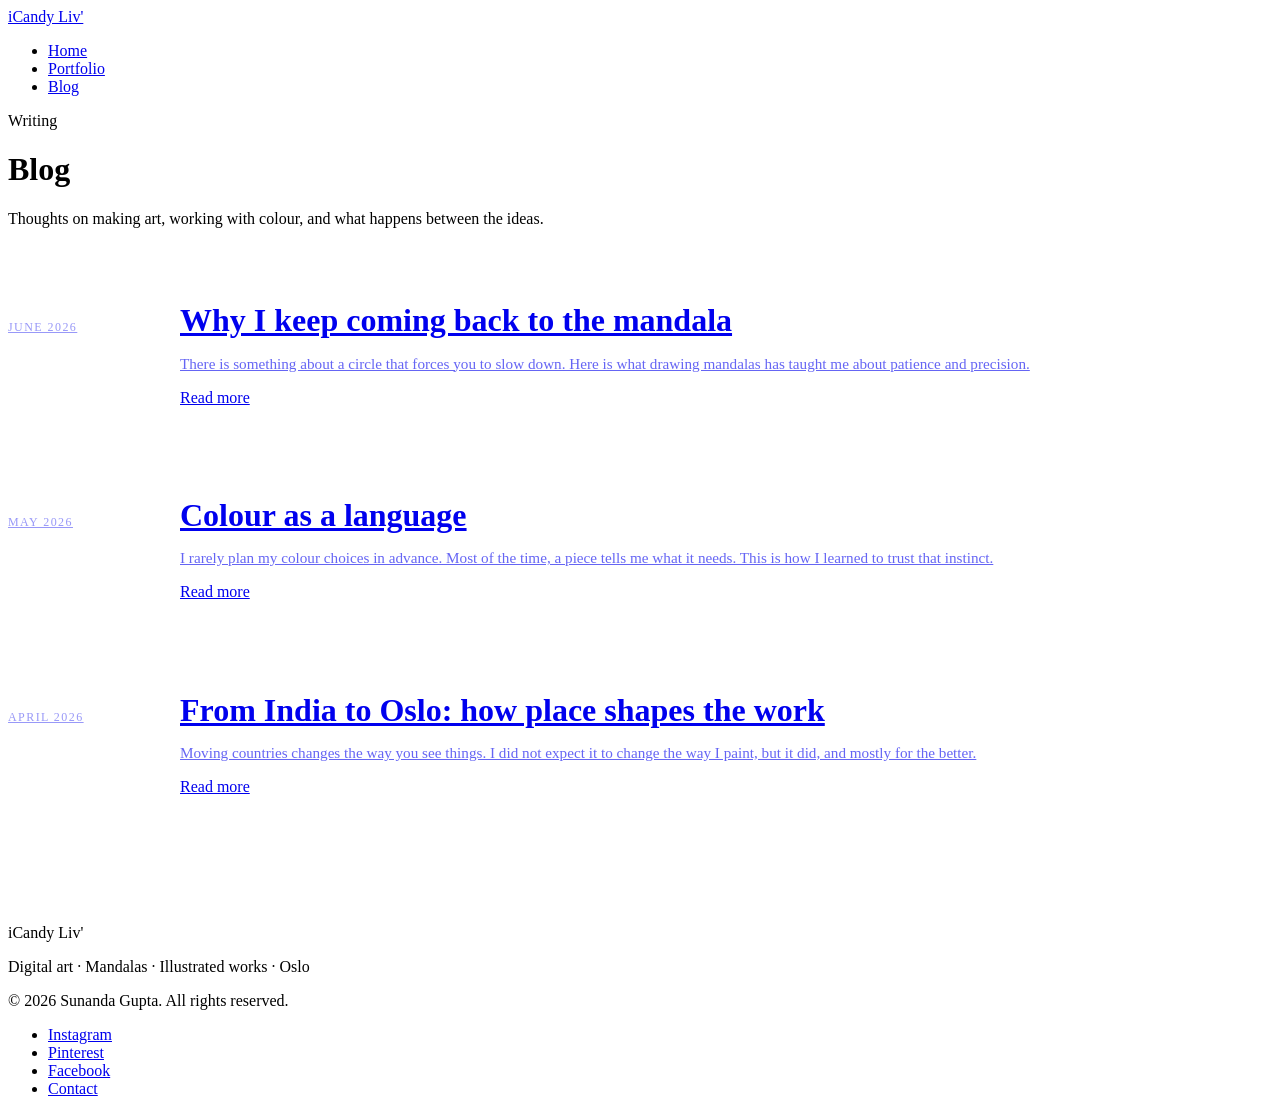
==== blog.html @ 39a33617 "new changes with 4 new images" ====
<!DOCTYPE html>
<html lang="en">
<head>
  <meta charset="UTF-8" />
  <meta name="viewport" content="width=device-width, initial-scale=1.0" />
  <title>Blog — iCandy Liv'</title>
  <link rel="preconnect" href="https://fonts.googleapis.com" />
  <link rel="preconnect" href="https://fonts.gstatic.com" crossorigin />
  <link href="https://fonts.googleapis.com/css2?family=Cormorant+Garamond:ital,wght@0,300;0,400;0,600;1,300;1,400&family=DM+Sans:wght@400;500;600&display=swap" rel="stylesheet" />
  <link rel="stylesheet" href="css/style.css" />
  <style>
    .blog-full { padding-bottom: 6rem; }
    .blog-list { display: flex; flex-direction: column; }
    .blog-list-item {
      display: grid;
      grid-template-columns: 140px 1fr;
      gap: 2rem;
      padding: 2rem 0;
      border-bottom: 1px solid var(--dust);
      align-items: baseline;
    }
    .blog-list-item .date { font-size:0.75rem; letter-spacing:0.12em; text-transform:uppercase; opacity:0.4; padding-top:0.3rem; }
    .blog-list-item h2 { font-size: clamp(1.4rem, 2.5vw, 2rem); margin-bottom:0.5rem; transition: color 0.2s; }
    .blog-list-item:hover h2 { color: var(--clay); }
    .blog-list-item p { opacity:0.6; font-size:0.95rem; margin-bottom:1rem; }
    @media (max-width:600px) { .blog-list-item { grid-template-columns:1fr; gap:0.25rem; } }
  </style>
</head>
<body>

  <nav>
    <a href="index.html" class="nav-logo">iCandy Liv'</a>
    <ul class="nav-links">
      <li><a href="index.html">Home</a></li>
      <li><a href="portfolio.html">Portfolio</a></li>
      <li><a href="blog.html" class="active">Blog</a></li>
    </ul>
  </nav>

  <div class="container page-header">
    <span class="eyebrow">Writing</span>
    <h1>Blog</h1>
    <p>Thoughts on making art, working with colour, and what happens between the ideas.</p>
  </div>

  <div class="container blog-full">
    <div class="blog-list">

      <a href="blog/post-1.html">
        <div class="blog-list-item">
          <span class="date">June 2026</span>
          <div>
            <h2>Why I keep coming back to the mandala</h2>
            <p>There is something about a circle that forces you to slow down. Here is what drawing mandalas has taught me about patience and precision.</p>
            <span class="read-more">Read more</span>
          </div>
        </div>
      </a>

      <a href="blog/post-2.html">
        <div class="blog-list-item">
          <span class="date">May 2026</span>
          <div>
            <h2>Colour as a language</h2>
            <p>I rarely plan my colour choices in advance. Most of the time, a piece tells me what it needs. This is how I learned to trust that instinct.</p>
            <span class="read-more">Read more</span>
          </div>
        </div>
      </a>

      <a href="blog/post-3.html">
        <div class="blog-list-item">
          <span class="date">April 2026</span>
          <div>
            <h2>From India to Oslo: how place shapes the work</h2>
            <p>Moving countries changes the way you see things. I did not expect it to change the way I paint, but it did, and mostly for the better.</p>
            <span class="read-more">Read more</span>
          </div>
        </div>
      </a>

    </div>
  </div>

  <footer>
    <div class="container">
      <div class="footer-logo">iCandy Liv'</div>
      <p class="footer-tagline">Digital art · Mandalas · Illustrated works · Oslo</p>
      <div class="footer-inner">
        <span class="copyright">© 2026 Sunanda Gupta. All rights reserved.</span>
        <ul class="footer-links">
          <li><a href="https://www.instagram.com/icandyliv/" target="_blank" rel="noopener">Instagram</a></li>
          <li><a href="https://no.pinterest.com/guptasunanda19/" target="_blank" rel="noopener">Pinterest</a></li>
          <li><a href="https://www.facebook.com/icandyliv/" target="_blank" rel="noopener">Facebook</a></li>
          <li><a href="mailto:icandyliv@gmail.com">Contact</a></li>
        </ul>
      </div>
    </div>
  </footer>

</body>
</html>
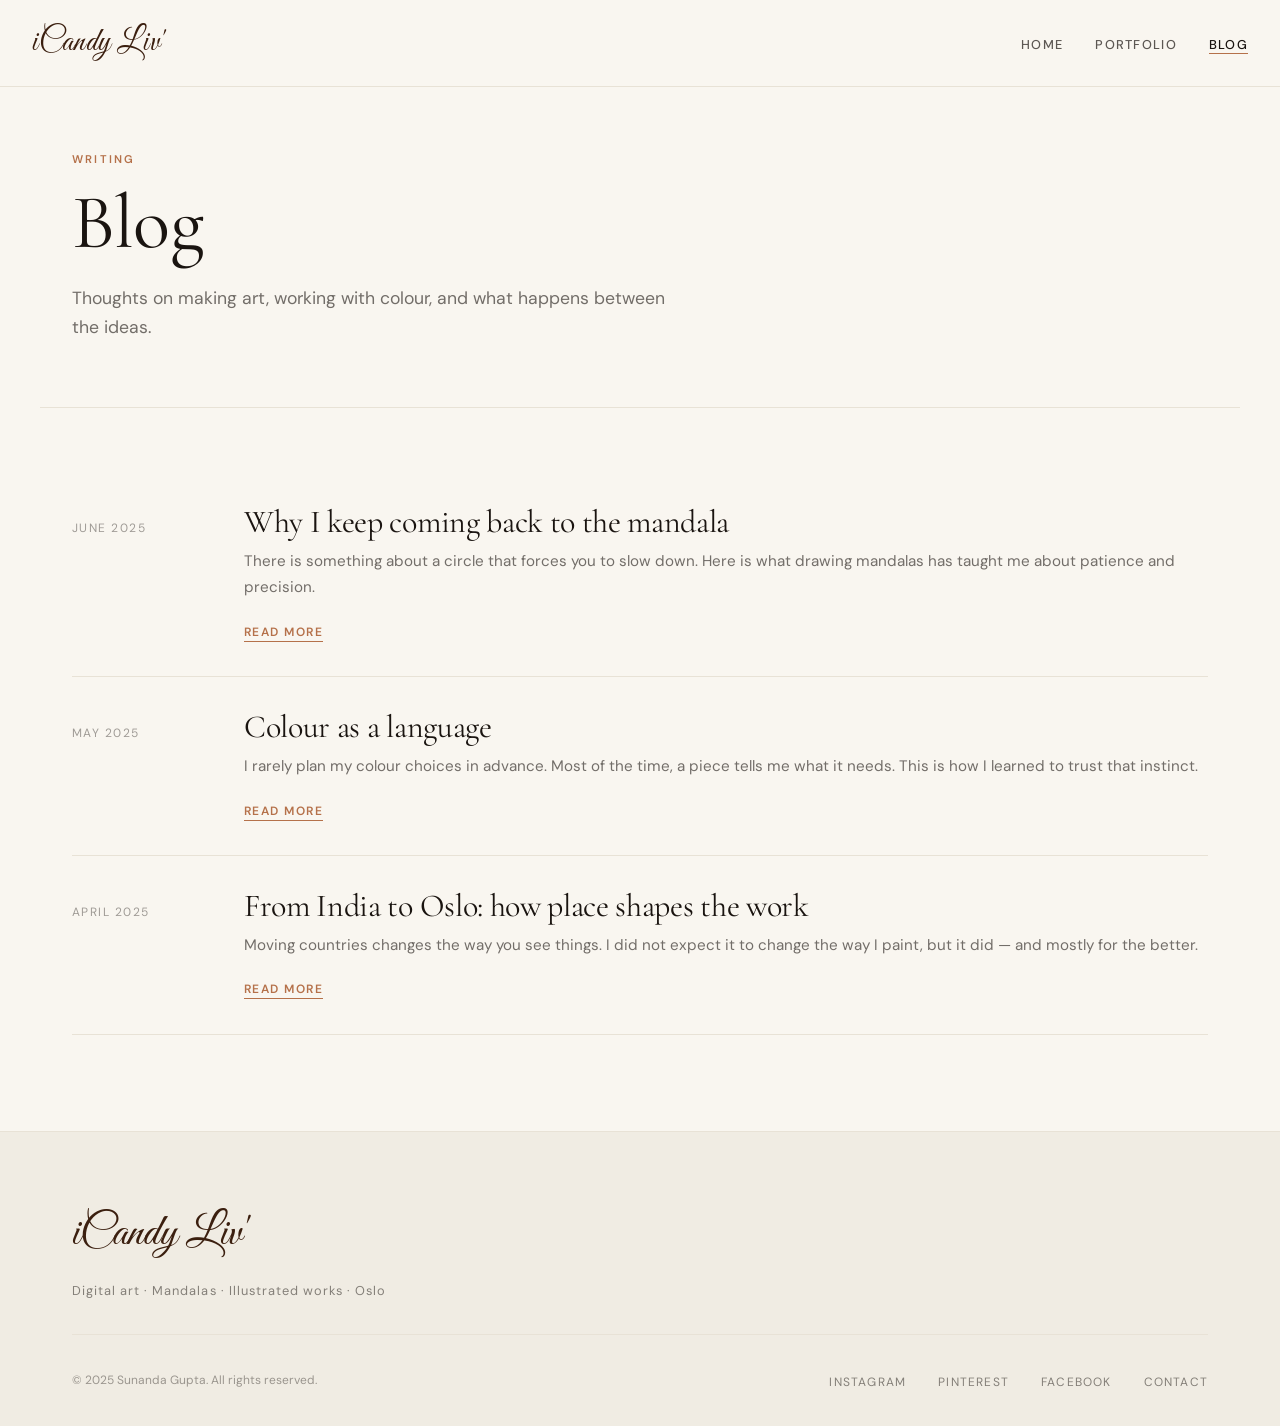
==== commit 8f24644f: "new changes with font and spelling" ====
--- a/blog.html
+++ b/blog.html
@@ -6,7 +6,8 @@
   <title>Blog — iCandy Liv'</title>
   <link rel="preconnect" href="https://fonts.googleapis.com" />
   <link rel="preconnect" href="https://fonts.gstatic.com" crossorigin />
-  <link href="https://fonts.googleapis.com/css2?family=Cormorant+Garamond:ital,wght@0,300;0,400;0,600;1,300;1,400&family=DM+Sans:wght@400;500;600&display=swap" rel="stylesheet" />
+  <link rel="preconnect" href="https://fonts.gstatic.com" crossorigin />
+  <link href="https://fonts.googleapis.com/css2?family=Great+Vibes&family=Cormorant+Garamond:ital,wght@0,300;0,400;0,600;1,300;1,400&family=DM+Sans:wght@400;500;600&display=swap" rel="stylesheet" />
   <link rel="stylesheet" href="css/style.css" />
   <style>
     .blog-full { padding-bottom: 6rem; }
@@ -48,7 +49,7 @@
 
       <a href="blog/post-1.html">
         <div class="blog-list-item">
-          <span class="date">June 2026</span>
+          <span class="date">June 2025</span>
           <div>
             <h2>Why I keep coming back to the mandala</h2>
             <p>There is something about a circle that forces you to slow down. Here is what drawing mandalas has taught me about patience and precision.</p>
@@ -59,7 +60,7 @@
 
       <a href="blog/post-2.html">
         <div class="blog-list-item">
-          <span class="date">May 2026</span>
+          <span class="date">May 2025</span>
           <div>
             <h2>Colour as a language</h2>
             <p>I rarely plan my colour choices in advance. Most of the time, a piece tells me what it needs. This is how I learned to trust that instinct.</p>
@@ -70,10 +71,10 @@
 
       <a href="blog/post-3.html">
         <div class="blog-list-item">
-          <span class="date">April 2026</span>
+          <span class="date">April 2025</span>
           <div>
             <h2>From India to Oslo: how place shapes the work</h2>
-            <p>Moving countries changes the way you see things. I did not expect it to change the way I paint, but it did, and mostly for the better.</p>
+            <p>Moving countries changes the way you see things. I did not expect it to change the way I paint, but it did — and mostly for the better.</p>
             <span class="read-more">Read more</span>
           </div>
         </div>
@@ -87,7 +88,7 @@
       <div class="footer-logo">iCandy Liv'</div>
       <p class="footer-tagline">Digital art · Mandalas · Illustrated works · Oslo</p>
       <div class="footer-inner">
-        <span class="copyright">© 2026 Sunanda Gupta. All rights reserved.</span>
+        <span class="copyright">© 2025 Sunanda Gupta. All rights reserved.</span>
         <ul class="footer-links">
           <li><a href="https://www.instagram.com/icandyliv/" target="_blank" rel="noopener">Instagram</a></li>
           <li><a href="https://no.pinterest.com/guptasunanda19/" target="_blank" rel="noopener">Pinterest</a></li>
--- a/css/style.css
+++ b/css/style.css
@@ -0,0 +1,527 @@
+/* =========================================
+   DESIGN TOKENS
+   ========================================= */
+:root {
+  --ink: #1a1410;
+  --paper: #f9f6f0;
+  --dust: #e8e2d6;
+  --clay: #b5714a;
+  --mist: #8a9ba8;
+  --soft: #f0ece3;
+
+  --font-display: 'Cormorant Garamond', Georgia, serif;
+  --font-logo: 'Great Vibes', cursive;
+  --font-body: 'DM Sans', system-ui, sans-serif;
+
+  --space-xs: 0.5rem;
+  --space-sm: 1rem;
+  --space-md: 2rem;
+  --space-lg: 4rem;
+  --space-xl: 8rem;
+
+  --max-width: 1200px;
+  --radius: 2px;
+}
+
+/* =========================================
+   RESET & BASE
+   ========================================= */
+*, *::before, *::after { box-sizing: border-box; margin: 0; padding: 0; }
+
+html { scroll-behavior: smooth; }
+
+body {
+  font-family: var(--font-body);
+  background: var(--paper);
+  color: var(--ink);
+  font-size: 1rem;
+  line-height: 1.7;
+  -webkit-font-smoothing: antialiased;
+}
+
+img { display: block; max-width: 100%; }
+a { color: inherit; text-decoration: none; }
+
+/* =========================================
+   TYPOGRAPHY
+   ========================================= */
+h1, h2, h3, h4 {
+  font-family: var(--font-display);
+  font-weight: 400;
+  line-height: 1.15;
+  letter-spacing: -0.01em;
+}
+
+h1 { font-size: clamp(3rem, 8vw, 6.5rem); }
+h2 { font-size: clamp(2rem, 4vw, 3.5rem); }
+h3 { font-size: clamp(1.4rem, 2.5vw, 2rem); }
+
+.eyebrow {
+  font-family: var(--font-body);
+  font-size: 0.7rem;
+  font-weight: 600;
+  letter-spacing: 0.2em;
+  text-transform: uppercase;
+  color: var(--clay);
+}
+
+/* =========================================
+   LAYOUT
+   ========================================= */
+.container {
+  max-width: var(--max-width);
+  margin: 0 auto;
+  padding: 0 var(--space-md);
+}
+
+section { padding: var(--space-lg) 0; }
+
+/* =========================================
+   NAVIGATION
+   ========================================= */
+nav {
+  position: fixed;
+  top: 0;
+  left: 0;
+  right: 0;
+  z-index: 100;
+  padding: var(--space-sm) var(--space-md);
+  display: flex;
+  justify-content: space-between;
+  align-items: center;
+  background: rgba(249, 246, 240, 0.92);
+  backdrop-filter: blur(10px);
+  border-bottom: 1px solid var(--dust);
+}
+
+.nav-logo {
+  font-family: var(--font-logo);
+  font-size: 2rem;
+  color: #3b1f0f;
+  letter-spacing: 0.02em;
+}
+
+.nav-links {
+  display: flex;
+  gap: var(--space-md);
+  list-style: none;
+}
+
+.nav-links a {
+  font-size: 0.8rem;
+  font-weight: 500;
+  letter-spacing: 0.1em;
+  text-transform: uppercase;
+  color: var(--ink);
+  opacity: 0.7;
+  transition: opacity 0.2s;
+}
+
+.nav-links a:hover,
+.nav-links a.active { opacity: 1; }
+
+.nav-links a.active { border-bottom: 1.5px solid var(--clay); }
+
+/* =========================================
+   HERO
+   ========================================= */
+.hero {
+  min-height: 100vh;
+  display: grid;
+  grid-template-columns: 1fr 1fr;
+  align-items: center;
+  gap: var(--space-lg);
+  padding-top: 80px;
+}
+
+.hero-text { padding: var(--space-lg) 0; }
+
+.hero-text h1 {
+  margin: var(--space-sm) 0 var(--space-md);
+}
+
+.hero-text p {
+  font-size: 1.1rem;
+  color: var(--ink);
+  opacity: 0.65;
+  max-width: 40ch;
+  margin-bottom: var(--space-md);
+}
+
+.hero-image {
+  position: relative;
+  height: 100vh;
+  overflow: hidden;
+}
+
+.hero-image .placeholder-art {
+  width: 100%;
+  height: 100%;
+  background: linear-gradient(135deg, #d4a574 0%, #8a6540 30%, #3d2b1f 60%, #b5714a 100%);
+  position: relative;
+  display: flex;
+  align-items: center;
+  justify-content: center;
+}
+
+.hero-image .placeholder-art::after {
+  content: '';
+  position: absolute;
+  inset: 0;
+  background: url("data:image/svg+xml,%3Csvg viewBox='0 0 200 200' xmlns='http://www.w3.org/2000/svg'%3E%3Cfilter id='noise'%3E%3CfeTurbulence type='fractalNoise' baseFrequency='0.9' numOctaves='4' stitchTiles='stitch'/%3E%3C/filter%3E%3Crect width='100%25' height='100%25' filter='url(%23noise)' opacity='0.15'/%3E%3C/svg%3E");
+  opacity: 0.4;
+  mix-blend-mode: overlay;
+}
+
+.art-label {
+  position: absolute;
+  bottom: var(--space-md);
+  left: var(--space-md);
+  color: rgba(255,255,255,0.7);
+  font-size: 0.7rem;
+  letter-spacing: 0.15em;
+  text-transform: uppercase;
+}
+
+/* =========================================
+   BUTTONS
+   ========================================= */
+.btn {
+  display: inline-block;
+  padding: 0.75rem 2rem;
+  font-size: 0.8rem;
+  font-weight: 600;
+  letter-spacing: 0.12em;
+  text-transform: uppercase;
+  border: 1.5px solid var(--ink);
+  transition: all 0.2s;
+  cursor: pointer;
+}
+
+.btn:hover {
+  background: var(--ink);
+  color: var(--paper);
+}
+
+.btn-clay {
+  background: var(--clay);
+  color: var(--paper);
+  border-color: var(--clay);
+}
+
+.btn-clay:hover {
+  background: var(--ink);
+  border-color: var(--ink);
+  color: var(--paper);
+}
+
+/* =========================================
+   PORTFOLIO GRID
+   ========================================= */
+.section-header {
+  display: flex;
+  justify-content: space-between;
+  align-items: flex-end;
+  margin-bottom: var(--space-lg);
+  padding-bottom: var(--space-sm);
+  border-bottom: 1px solid var(--dust);
+}
+
+.portfolio-grid {
+  display: grid;
+  grid-template-columns: repeat(3, 1fr);
+  gap: 1.5rem;
+}
+
+.portfolio-grid.large {
+  grid-template-columns: repeat(2, 1fr);
+  gap: 2rem;
+}
+
+.art-card {
+  position: relative;
+  overflow: hidden;
+  cursor: pointer;
+}
+
+.art-card .art-thumb {
+  aspect-ratio: 4/5;
+  overflow: hidden;
+}
+
+.art-card .art-thumb .color-block {
+  width: 100%;
+  height: 100%;
+  transition: transform 0.5s cubic-bezier(0.25, 0.46, 0.45, 0.94);
+}
+
+.art-card:hover .color-block { transform: scale(1.04); }
+
+.art-card .art-info {
+  padding: 0.75rem 0;
+  display: flex;
+  justify-content: space-between;
+  align-items: baseline;
+}
+
+.art-card .art-title {
+  font-family: var(--font-display);
+  font-size: 1.1rem;
+}
+
+.art-card .art-medium {
+  font-size: 0.7rem;
+  letter-spacing: 0.1em;
+  text-transform: uppercase;
+  opacity: 0.5;
+}
+
+/* Art color palettes for placeholder images */
+.c1 { background: linear-gradient(160deg, #c9956a, #7a4f3a, #2d1f15); }
+.c2 { background: linear-gradient(200deg, #8faab8, #4a6b7a, #1c3040); }
+.c3 { background: linear-gradient(140deg, #d4b896, #9c6e4a, #5c3a22); }
+.c4 { background: linear-gradient(170deg, #b8c9a8, #6b8a5e, #2d4228); }
+.c5 { background: linear-gradient(150deg, #c8a8b8, #8a5a7a, #3d1f30); }
+.c6 { background: linear-gradient(180deg, #d4c496, #a08840, #5c4a10); }
+
+/* =========================================
+   ABOUT STRIP
+   ========================================= */
+.about-strip {
+  background: var(--ink);
+  color: var(--paper);
+  padding: var(--space-lg) 0;
+}
+
+.about-strip .container {
+  display: grid;
+  grid-template-columns: 1fr 1fr;
+  gap: var(--space-xl);
+  align-items: center;
+}
+
+.about-strip h2 { color: var(--paper); margin: var(--space-sm) 0 var(--space-md); }
+.about-strip p { opacity: 0.65; margin-bottom: var(--space-md); }
+.about-strip .btn { border-color: var(--paper); color: var(--paper); }
+.about-strip .btn:hover { background: var(--paper); color: var(--ink); }
+
+.about-media {
+  display: grid;
+  grid-template-columns: 1fr 1fr;
+  gap: 1rem;
+}
+
+.about-swatch {
+  aspect-ratio: 1;
+  border-radius: var(--radius);
+}
+
+/* =========================================
+   BLOG SECTION
+   ========================================= */
+.blog-grid {
+  display: grid;
+  grid-template-columns: repeat(3, 1fr);
+  gap: var(--space-md);
+}
+
+.blog-card {
+  border-top: 1.5px solid var(--dust);
+  padding-top: var(--space-sm);
+}
+
+.blog-card .blog-date {
+  font-size: 0.7rem;
+  letter-spacing: 0.15em;
+  text-transform: uppercase;
+  opacity: 0.45;
+  margin-bottom: var(--space-xs);
+}
+
+.blog-card h3 {
+  font-size: 1.3rem;
+  margin-bottom: var(--space-xs);
+  transition: color 0.2s;
+}
+
+.blog-card:hover h3 { color: var(--clay); }
+
+.blog-card p {
+  font-size: 0.9rem;
+  opacity: 0.65;
+  margin-bottom: var(--space-sm);
+}
+
+.read-more {
+  font-size: 0.75rem;
+  font-weight: 600;
+  letter-spacing: 0.12em;
+  text-transform: uppercase;
+  color: var(--clay);
+  border-bottom: 1px solid var(--clay);
+  padding-bottom: 1px;
+}
+
+/* =========================================
+   FOOTER
+   ========================================= */
+footer {
+  background: var(--soft);
+  border-top: 1px solid var(--dust);
+  padding: var(--space-lg) 0 var(--space-md);
+}
+
+.footer-inner {
+  display: flex;
+  justify-content: space-between;
+  align-items: center;
+  padding-top: var(--space-md);
+  border-top: 1px solid var(--dust);
+  margin-top: var(--space-md);
+}
+
+.footer-logo {
+  font-family: var(--font-logo);
+  font-size: 2.8rem;
+  color: #3b1f0f;
+  margin-bottom: var(--space-xs);
+}
+
+.footer-tagline {
+  font-size: 0.8rem;
+  opacity: 0.5;
+  letter-spacing: 0.08em;
+}
+
+.footer-links {
+  list-style: none;
+  display: flex;
+  gap: var(--space-md);
+}
+
+.footer-links a {
+  font-size: 0.75rem;
+  letter-spacing: 0.1em;
+  text-transform: uppercase;
+  opacity: 0.5;
+  transition: opacity 0.2s;
+}
+
+.footer-links a:hover { opacity: 1; }
+
+.copyright {
+  font-size: 0.75rem;
+  opacity: 0.4;
+}
+
+/* =========================================
+   PAGE HEADER (portfolio/blog pages)
+   ========================================= */
+.page-header {
+  padding-top: calc(80px + var(--space-lg));
+  padding-bottom: var(--space-lg);
+  border-bottom: 1px solid var(--dust);
+  margin-bottom: var(--space-lg);
+}
+
+.page-header h1 {
+  font-size: clamp(2.5rem, 6vw, 5rem);
+  margin: var(--space-xs) 0 var(--space-sm);
+}
+
+.page-header p {
+  font-size: 1.1rem;
+  opacity: 0.6;
+  max-width: 50ch;
+}
+
+/* =========================================
+   FILTER TABS
+   ========================================= */
+.filter-tabs {
+  display: flex;
+  gap: var(--space-sm);
+  margin-bottom: var(--space-lg);
+  flex-wrap: wrap;
+}
+
+.filter-tab {
+  font-size: 0.75rem;
+  font-weight: 600;
+  letter-spacing: 0.1em;
+  text-transform: uppercase;
+  padding: 0.4rem 1.2rem;
+  border: 1.5px solid var(--dust);
+  cursor: pointer;
+  transition: all 0.2s;
+  background: none;
+  font-family: var(--font-body);
+}
+
+.filter-tab:hover,
+.filter-tab.active {
+  background: var(--ink);
+  color: var(--paper);
+  border-color: var(--ink);
+}
+
+/* =========================================
+   BLOG POST PAGE
+   ========================================= */
+.blog-post {
+  max-width: 680px;
+  margin: 0 auto;
+  padding-top: calc(80px + var(--space-lg));
+  padding-bottom: var(--space-xl);
+}
+
+.blog-post h1 {
+  font-size: clamp(2rem, 5vw, 4rem);
+  margin: var(--space-sm) 0 var(--space-md);
+}
+
+.post-meta {
+  display: flex;
+  gap: var(--space-md);
+  font-size: 0.75rem;
+  letter-spacing: 0.1em;
+  text-transform: uppercase;
+  opacity: 0.5;
+  margin-bottom: var(--space-lg);
+  padding-bottom: var(--space-md);
+  border-bottom: 1px solid var(--dust);
+}
+
+.blog-post .post-body h2 {
+  font-size: 1.8rem;
+  margin: var(--space-md) 0 var(--space-sm);
+}
+
+.blog-post .post-body p { margin-bottom: var(--space-sm); opacity: 0.8; }
+
+.blog-post .post-image {
+  width: 100%;
+  aspect-ratio: 16/9;
+  margin: var(--space-md) 0;
+}
+
+/* =========================================
+   RESPONSIVE
+   ========================================= */
+@media (max-width: 900px) {
+  .hero { grid-template-columns: 1fr; }
+  .hero-image { height: 60vw; }
+  .portfolio-grid { grid-template-columns: repeat(2, 1fr); }
+  .blog-grid { grid-template-columns: repeat(2, 1fr); }
+  .about-strip .container { grid-template-columns: 1fr; gap: var(--space-lg); }
+}
+
+@media (max-width: 600px) {
+  .portfolio-grid, .portfolio-grid.large, .blog-grid { grid-template-columns: 1fr; }
+  .nav-links { gap: var(--space-sm); }
+  .section-header { flex-direction: column; align-items: flex-start; gap: var(--space-sm); }
+}
+
+@media (prefers-reduced-motion: reduce) {
+  * { transition: none !important; transform: none !important; }
+}
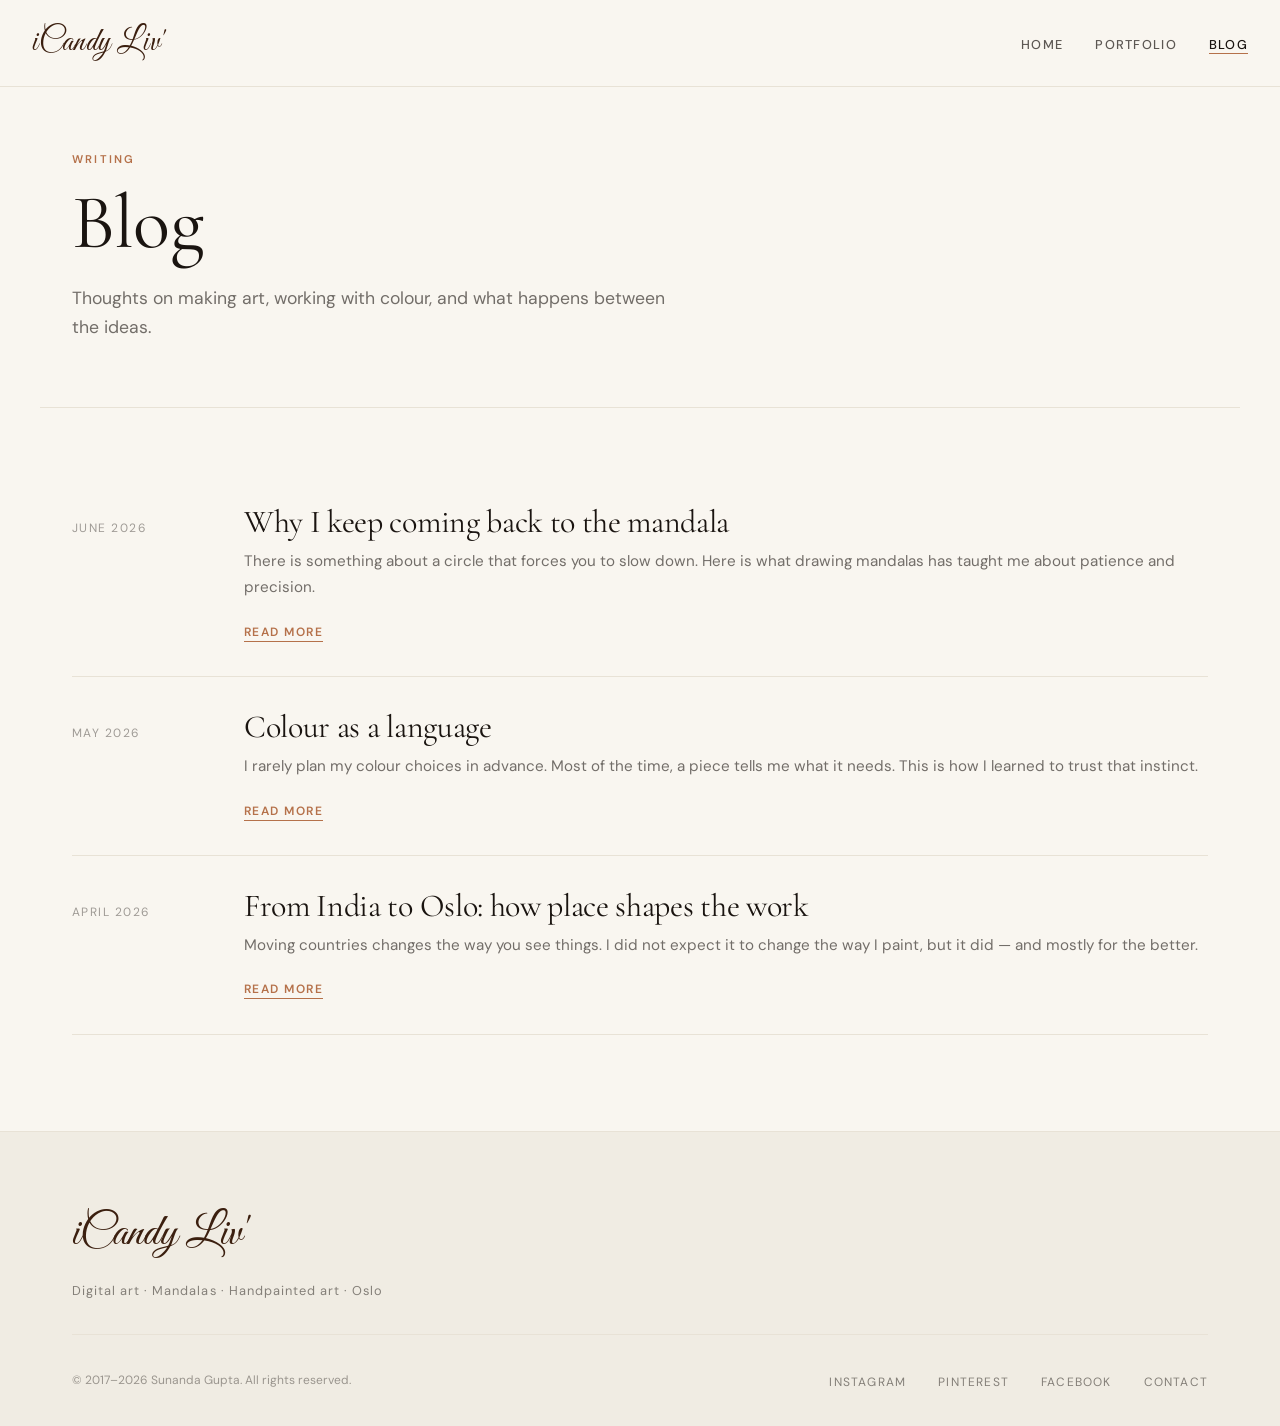
==== commit 210c81c2: "added since 2017 for copyright" ====
--- a/blog.html
+++ b/blog.html
@@ -2,8 +2,18 @@
 <html lang="en">
 <head>
   <meta charset="UTF-8" />
+  <link rel="icon" type="image/x-icon" href="favicon.ico" />
+  <link rel="icon" type="image/png" sizes="32x32" href="favicon-32.png" />
+  <link rel="apple-touch-icon" sizes="180x180" href="apple-touch-icon.png" />
   <meta name="viewport" content="width=device-width, initial-scale=1.0" />
   <title>Blog — iCandy Liv'</title>
+  <meta name="description" content="Notes on making art, working with colour, mandalas and what it means to create across two cultures. By Sunanda Gupta." />
+  <meta property="og:title" content="Blog — iCandy Liv'" />
+  <meta property="og:description" content="Notes on making art, working with colour, mandalas and what it means to create across two cultures. By Sunanda Gupta." />
+  <meta property="og:image" content="https://sunandapgupta.github.io/IcandyLiv/images/IMG_6797.jpg" />
+  <meta property="og:url" content="https://sunandapgupta.github.io/IcandyLiv/blog.html" />
+  <meta property="og:type" content="website" />
+  <meta property="og:site_name" content="iCandy Liv'" />
   <link rel="preconnect" href="https://fonts.googleapis.com" />
   <link rel="preconnect" href="https://fonts.gstatic.com" crossorigin />
   <link rel="preconnect" href="https://fonts.gstatic.com" crossorigin />
@@ -49,7 +59,7 @@
 
       <a href="blog/post-1.html">
         <div class="blog-list-item">
-          <span class="date">June 2025</span>
+          <span class="date">June 2026</span>
           <div>
             <h2>Why I keep coming back to the mandala</h2>
             <p>There is something about a circle that forces you to slow down. Here is what drawing mandalas has taught me about patience and precision.</p>
@@ -60,7 +70,7 @@
 
       <a href="blog/post-2.html">
         <div class="blog-list-item">
-          <span class="date">May 2025</span>
+          <span class="date">May 2026</span>
           <div>
             <h2>Colour as a language</h2>
             <p>I rarely plan my colour choices in advance. Most of the time, a piece tells me what it needs. This is how I learned to trust that instinct.</p>
@@ -71,7 +81,7 @@
 
       <a href="blog/post-3.html">
         <div class="blog-list-item">
-          <span class="date">April 2025</span>
+          <span class="date">April 2026</span>
           <div>
             <h2>From India to Oslo: how place shapes the work</h2>
             <p>Moving countries changes the way you see things. I did not expect it to change the way I paint, but it did — and mostly for the better.</p>
@@ -86,9 +96,9 @@
   <footer>
     <div class="container">
       <div class="footer-logo">iCandy Liv'</div>
-      <p class="footer-tagline">Digital art · Mandalas · Illustrated works · Oslo</p>
+      <p class="footer-tagline">Digital art · Mandalas · Handpainted art · Oslo</p>
       <div class="footer-inner">
-        <span class="copyright">© 2025 Sunanda Gupta. All rights reserved.</span>
+        <span class="copyright">© 2017–2026 Sunanda Gupta. All rights reserved.</span>
         <ul class="footer-links">
           <li><a href="https://www.instagram.com/icandyliv/" target="_blank" rel="noopener">Instagram</a></li>
           <li><a href="https://no.pinterest.com/guptasunanda19/" target="_blank" rel="noopener">Pinterest</a></li>
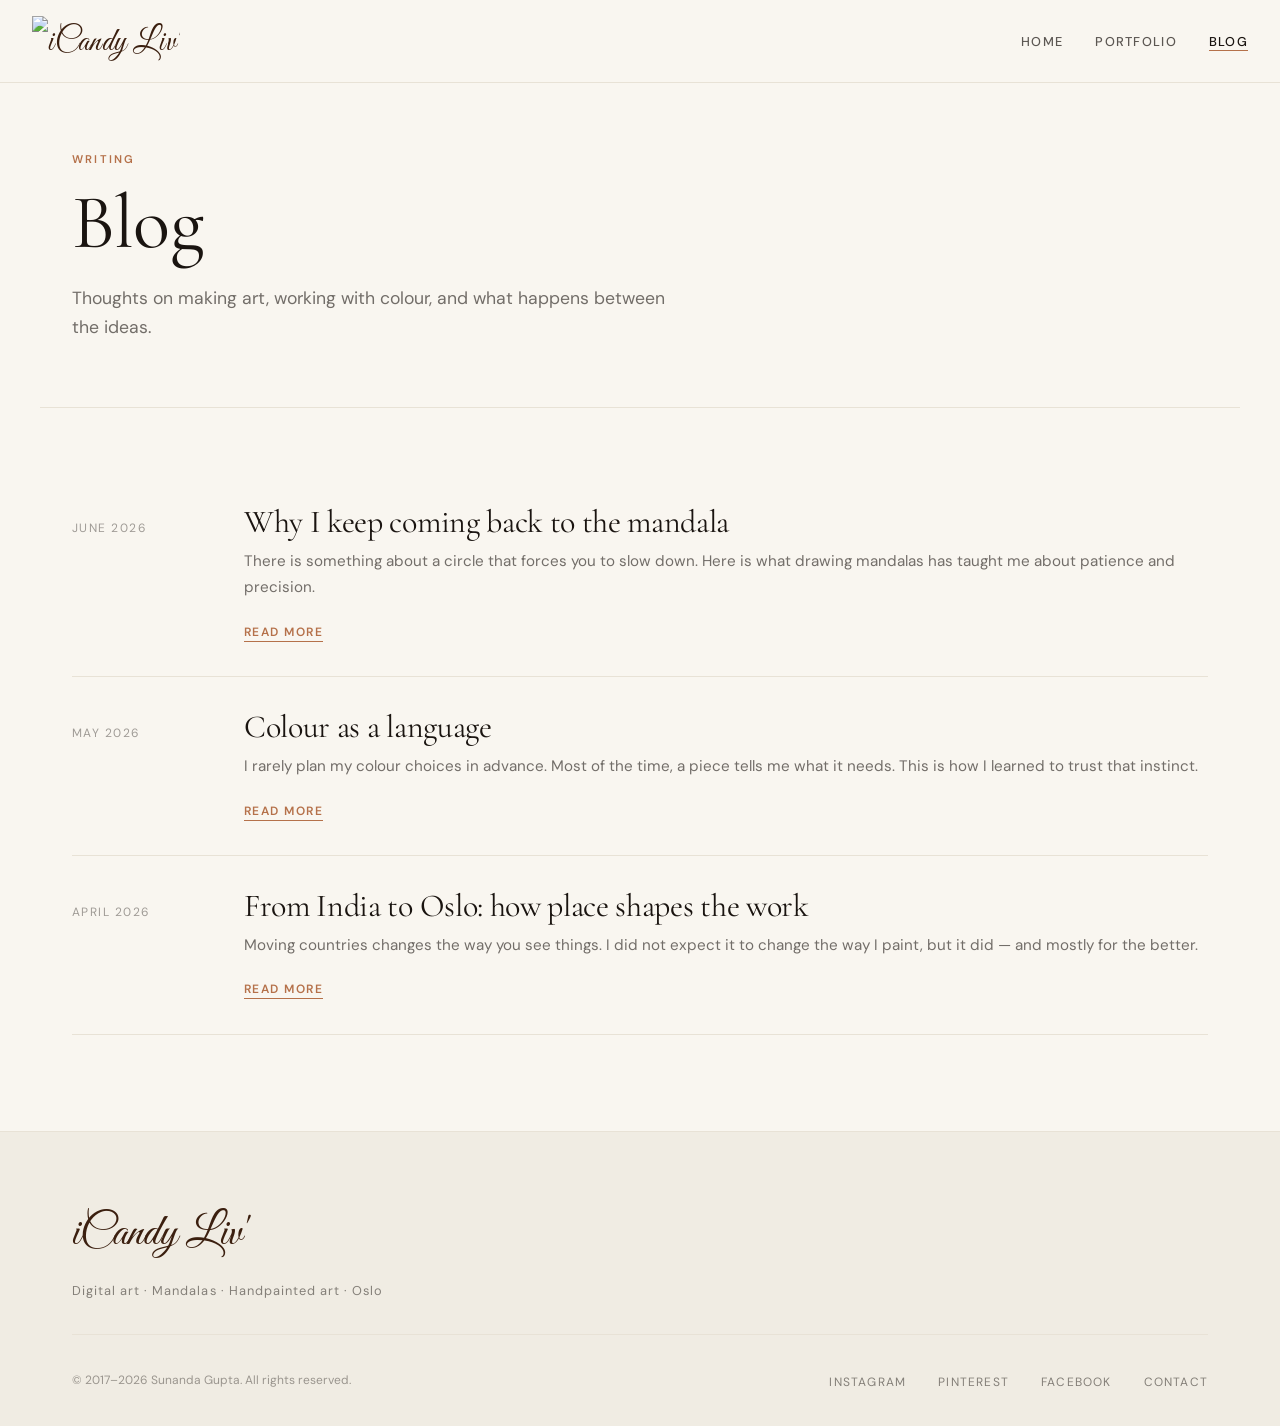
==== commit d57887d9: "Update navigation logo to use an image Replaced text link with image link for navigation logo." ====
--- a/blog.html
+++ b/blog.html
@@ -6,9 +6,9 @@
   <link rel="icon" type="image/png" sizes="32x32" href="favicon-32.png" />
   <link rel="apple-touch-icon" sizes="180x180" href="apple-touch-icon.png" />
   <meta name="viewport" content="width=device-width, initial-scale=1.0" />
-  <title>Blog — iCandy Liv'</title>
+  <title>Blog | iCandy Liv'</title>
   <meta name="description" content="Notes on making art, working with colour, mandalas and what it means to create across two cultures. By Sunanda Gupta." />
-  <meta property="og:title" content="Blog — iCandy Liv'" />
+  <meta property="og:title" content="Blog | iCandy Liv'" />
   <meta property="og:description" content="Notes on making art, working with colour, mandalas and what it means to create across two cultures. By Sunanda Gupta." />
   <meta property="og:image" content="https://sunandapgupta.github.io/IcandyLiv/images/IMG_6797.jpg" />
   <meta property="og:url" content="https://sunandapgupta.github.io/IcandyLiv/blog.html" />
@@ -40,7 +40,7 @@
 <body>
 
   <nav>
-    <a href="index.html" class="nav-logo">iCandy Liv'</a>
+    <a href="index.html" class="nav-logo"><img src="logo.png" alt="iCandy Liv'" style="height:50px;width:auto;" /></a>
     <ul class="nav-links">
       <li><a href="index.html">Home</a></li>
       <li><a href="portfolio.html">Portfolio</a></li>
--- a/css/style.css
+++ b/css/style.css
@@ -501,7 +501,6 @@
 
 .blog-post .post-image {
   width: 100%;
-  aspect-ratio: 16/9;
   margin: var(--space-md) 0;
 }
 
